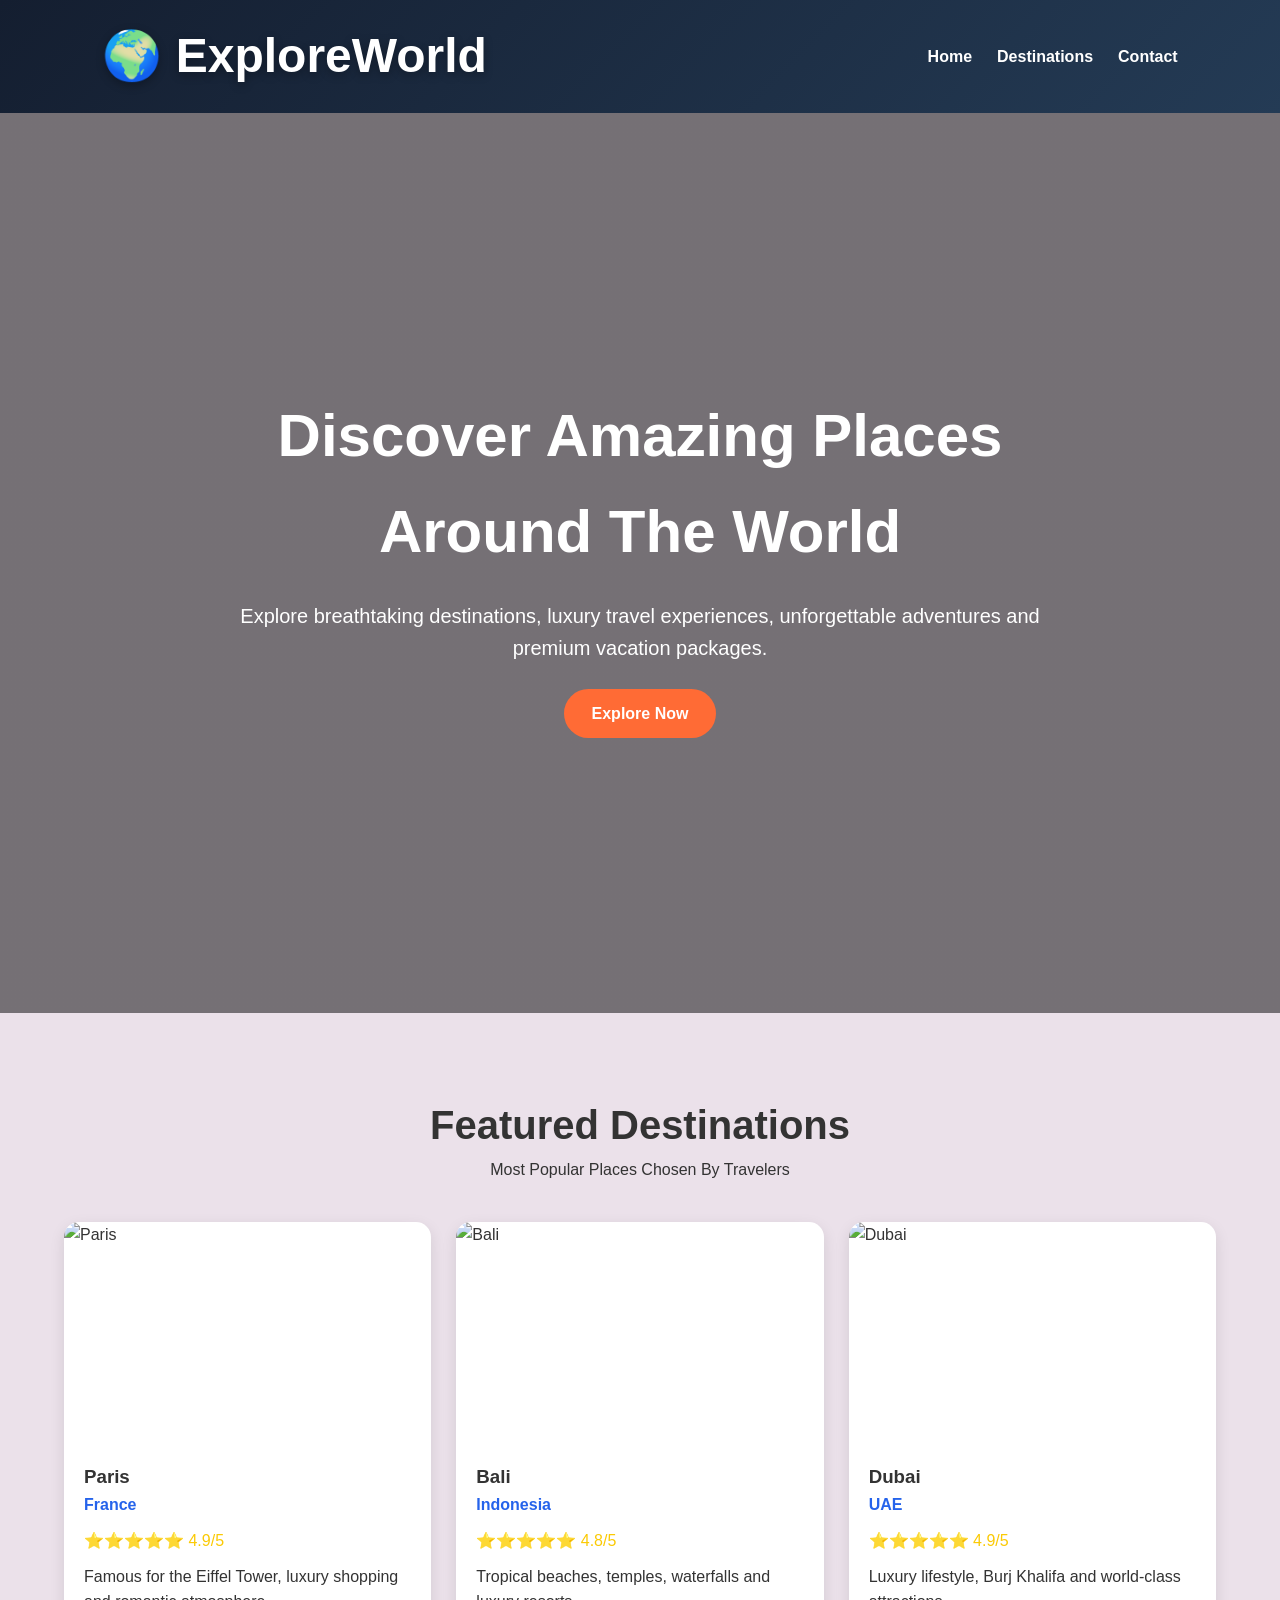
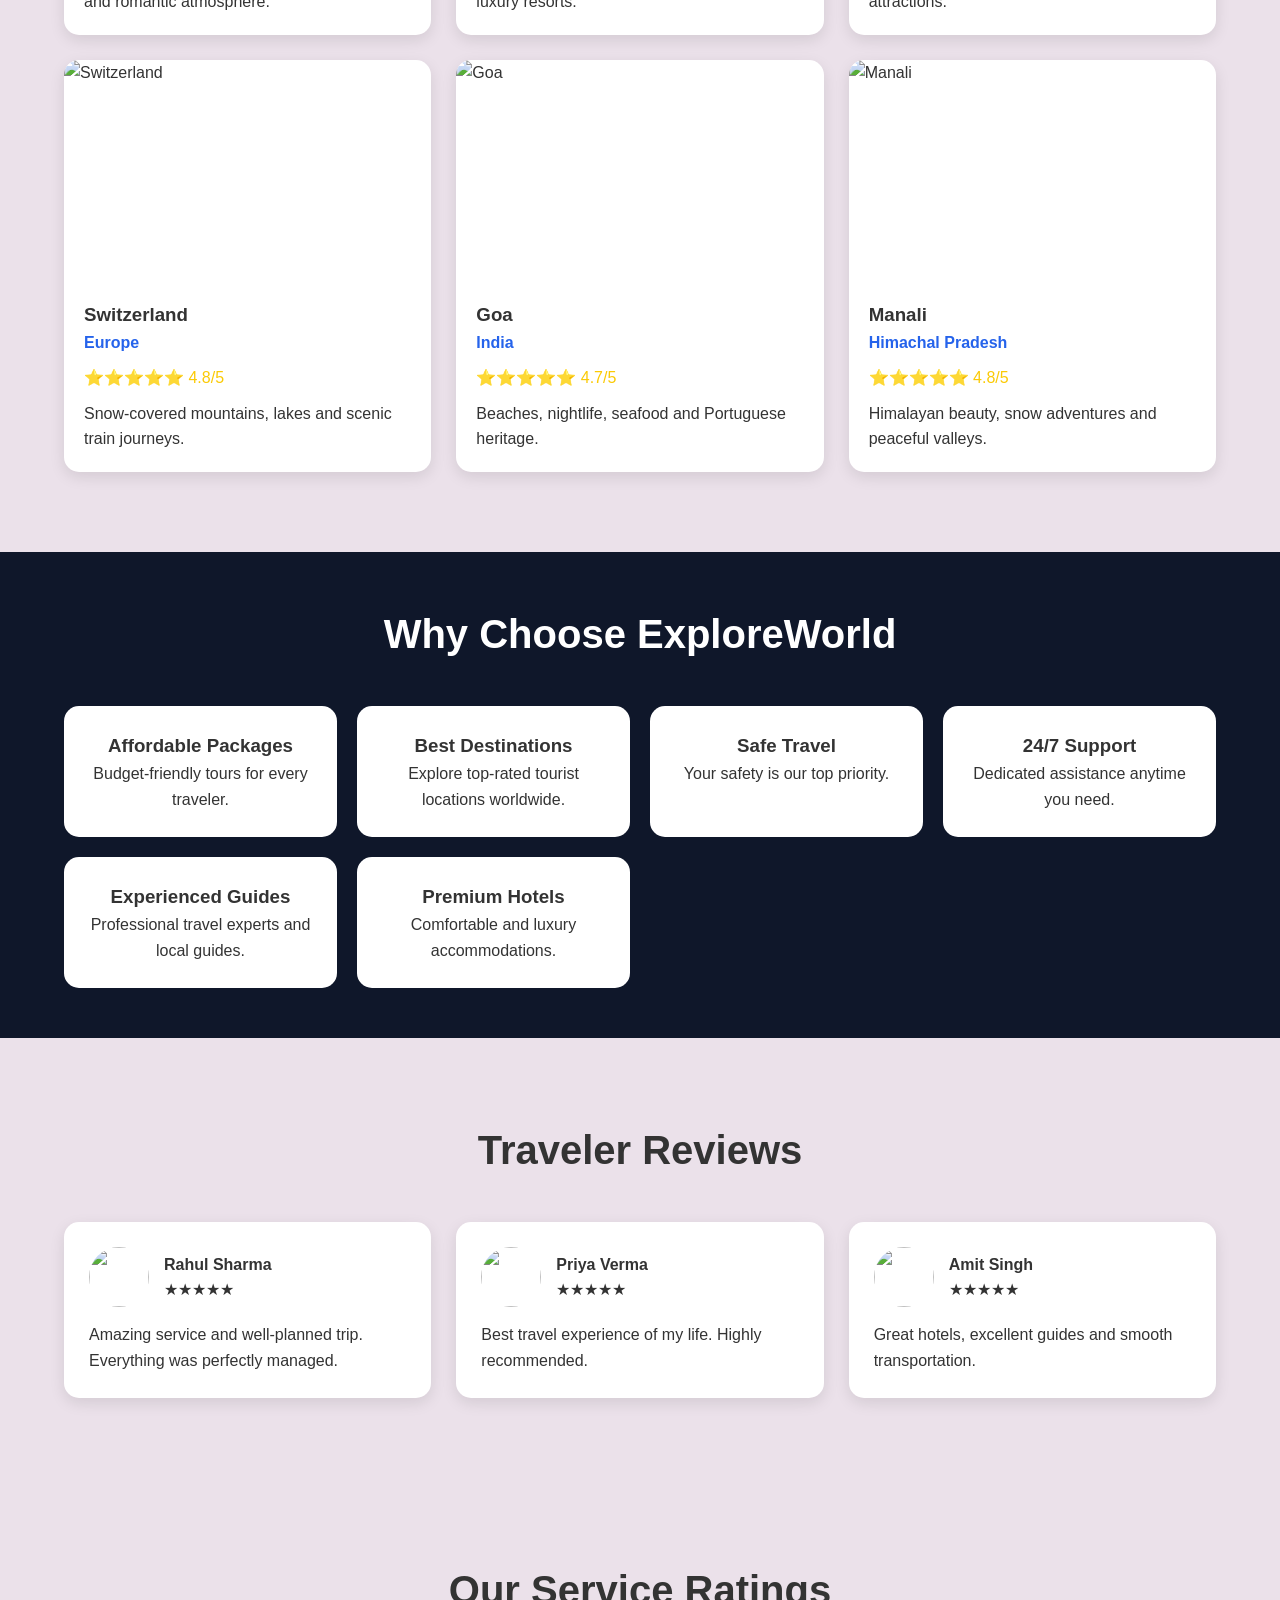
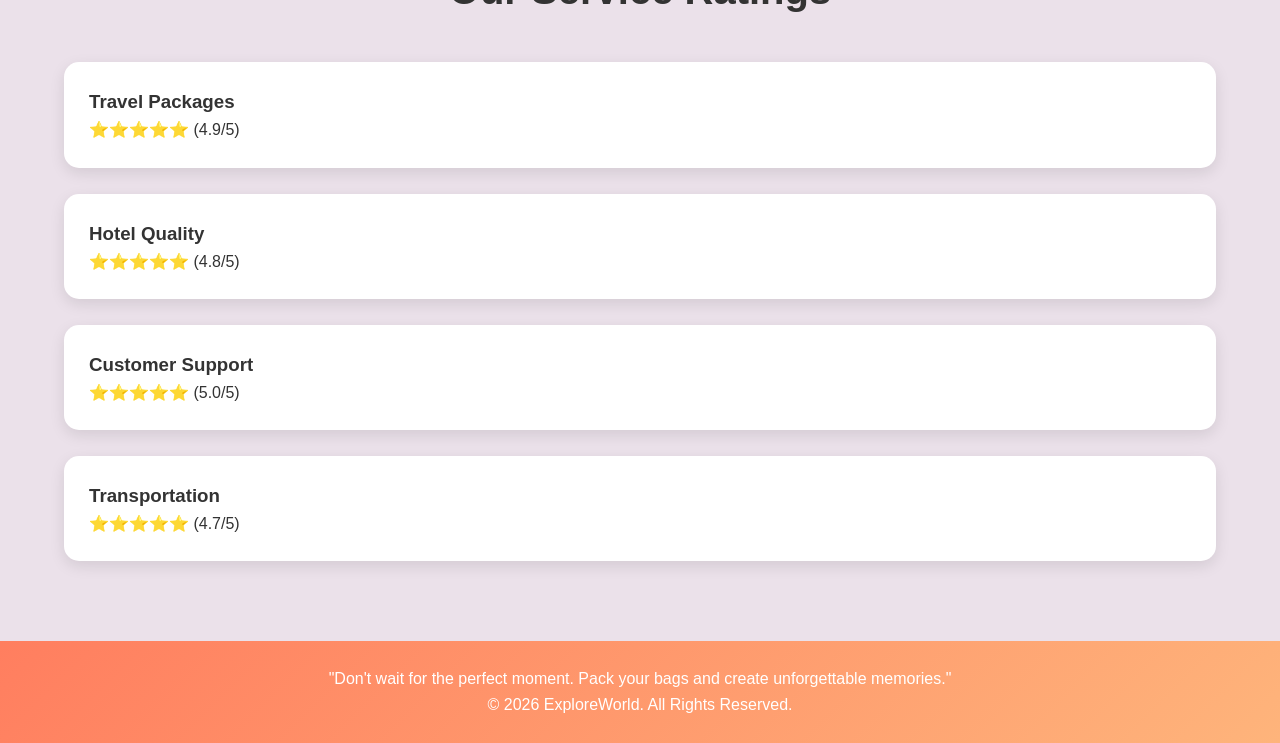
==== index.html @ 72b14e28 "first commit" ====
<!DOCTYPE html>
<html lang="en">
<head>
    <meta charset="UTF-8">
    <meta name="viewport" content="width=device-width, initial-scale=1.0">
    <title> 🌍 ExploreWorld | Travel The World</title>

    <link rel="stylesheet" href="styles/style.css">
</head>
<body>

<!-- =====================
     HEADER
====================== -->

<header>
    <nav class="navbar">
        <div class="logo"> 🌍 ExploreWorld</div>

        <ul class="nav-links">
            <li><a href="index.html">Home</a></li>
            <li><a href="destinations.html">Destinations</a></li>
            <li><a href="contact.html">Contact</a></li>
        </ul>
    </nav>
</header>

<!-- =====================
     HERO SECTION
====================== -->

<section class="hero">

    <div class="hero-content">

        <h1>
            Discover Amazing Places Around The World
        </h1>

        <p>
            Explore breathtaking destinations,
            luxury travel experiences,
            unforgettable adventures and
            premium vacation packages.
        </p>

        <a href="destinations.html" class="btn">
            Explore Now
        </a>

    </div>

</section>

<!-- =====================
     FEATURED DESTINATIONS
====================== -->

<section class="destinations">

    <div class="container">

        <div class="section-title">
            <h2>Featured Destinations</h2>
            <p>Most Popular Places Chosen By Travelers</p>
        </div>

        <div class="destination-grid">

            <!-- Paris -->

            <div class="card">

                <img src="https://images.unsplash.com/photo-1502602898657-3e91760cbb34" alt="Paris">

                <div class="card-content">

                    <h3>Paris</h3>

                    <p class="location">
                        France
                    </p>

                    <div class="rating">
                        ⭐⭐⭐⭐⭐ 4.9/5
                    </div>

                    <p>
                        Famous for the Eiffel Tower,
                        luxury shopping and romantic atmosphere.
                    </p>

                </div>

            </div>

            <!-- Bali -->

            <div class="card">

                <img src="https://images.unsplash.com/photo-1537996194471-e657df975ab4" alt="Bali">

                <div class="card-content">

                    <h3>Bali</h3>

                    <p class="location">
                        Indonesia
                    </p>

                    <div class="rating">
                        ⭐⭐⭐⭐⭐ 4.8/5
                    </div>

                    <p>
                        Tropical beaches, temples,
                        waterfalls and luxury resorts.
                    </p>

                </div>

            </div>

            <!-- Dubai -->

            <div class="card">

                <img src="https://images.unsplash.com/photo-1512453979798-5ea266f8880c" alt="Dubai">

                <div class="card-content">

                    <h3>Dubai</h3>

                    <p class="location">
                        UAE
                    </p>

                    <div class="rating">
                        ⭐⭐⭐⭐⭐ 4.9/5
                    </div>

                    <p>
                        Luxury lifestyle,
                        Burj Khalifa and world-class attractions.
                    </p>

                </div>

            </div>

            <!-- Switzerland -->

            <div class="card">

                <img src="https://images.unsplash.com/photo-1506744038136-46273834b3fb" alt="Switzerland">

                <div class="card-content">

                    <h3>Switzerland</h3>

                    <p class="location">
                        Europe
                    </p>

                    <div class="rating">
                        ⭐⭐⭐⭐⭐ 4.8/5
                    </div>

                    <p>
                        Snow-covered mountains,
                        lakes and scenic train journeys.
                    </p>

                </div>

            </div>

            <!-- Goa -->

            <div class="card">

                <img src="https://images.unsplash.com/photo-1518509562904-e7ef99cdcc86" alt="Goa">

                <div class="card-content">

                    <h3>Goa</h3>

                    <p class="location">
                        India
                    </p>

                    <div class="rating">
                        ⭐⭐⭐⭐⭐ 4.7/5
                    </div>

                    <p>
                        Beaches, nightlife,
                        seafood and Portuguese heritage.
                    </p>

                </div>

            </div>

            <!-- Manali -->

            <div class="card">

                <img src="https://images.unsplash.com/photo-1500530855697-b586d89ba3ee" alt="Manali">

                <div class="card-content">

                    <h3>Manali</h3>

                    <p class="location">
                        Himachal Pradesh
                    </p>

                    <div class="rating">
                        ⭐⭐⭐⭐⭐ 4.8/5
                    </div>

                    <p>
                        Himalayan beauty,
                        snow adventures and peaceful valleys.
                    </p>

                </div>

            </div>

        </div>

    </div>

</section>

<!-- =====================
     WHY CHOOSE US
====================== -->

<section class="why-us">

    <div class="container">

        <div class="section-title">
            <h2 style="color:white;">
                Why Choose ExploreWorld
            </h2>
        </div>

        <div class="glass-grid">

            <div class="glass-card">
                <h3>Affordable Packages</h3>
                <p>Budget-friendly tours for every traveler.</p>
            </div>

            <div class="glass-card">
                <h3>Best Destinations</h3>
                <p>Explore top-rated tourist locations worldwide.</p>
            </div>

            <div class="glass-card">
                <h3>Safe Travel</h3>
                <p>Your safety is our top priority.</p>
            </div>

            <div class="glass-card">
                <h3>24/7 Support</h3>
                <p>Dedicated assistance anytime you need.</p>
            </div>

            <div class="glass-card">
                <h3>Experienced Guides</h3>
                <p>Professional travel experts and local guides.</p>
            </div>

            <div class="glass-card">
                <h3>Premium Hotels</h3>
                <p>Comfortable and luxury accommodations.</p>
            </div>

        </div>

    </div>

</section>

<!-- =====================
     TESTIMONIALS
====================== -->

<section class="testimonials">

    <div class="container">

        <div class="section-title">
            <h2>Traveler Reviews</h2>
        </div>

        <div class="review-grid">

            <div class="review-card">

                <div class="review-top">
                    <img src="https://randomuser.me/api/portraits/men/32.jpg">
                    <div>
                        <h4>Rahul Sharma</h4>
                        <div class="stars">★★★★★</div>
                    </div>
                </div>

                <p>
                    Amazing service and well-planned trip.
                    Everything was perfectly managed.
                </p>

            </div>

            <div class="review-card">

                <div class="review-top">
                    <img src="https://randomuser.me/api/portraits/women/44.jpg">
                    <div>
                        <h4>Priya Verma</h4>
                        <div class="stars">★★★★★</div>
                    </div>
                </div>

                <p>
                    Best travel experience of my life.
                    Highly recommended.
                </p>

            </div>

            <div class="review-card">

                <div class="review-top">
                    <img src="https://randomuser.me/api/portraits/men/65.jpg">
                    <div>
                        <h4>Amit Singh</h4>
                        <div class="stars">★★★★★</div>
                    </div>
                </div>

                <p>
                    Great hotels, excellent guides and
                    smooth transportation.
                </p>

            </div>

        </div>

    </div>

</section>

<!-- =====================
     FACILITY RATINGS
====================== -->

<section class="ratings">


    <div class="container">

        <div class="section-title">
            <h2>Our Service Ratings</h2>
        </div>

        <div class="review-card">
            <h3>Travel Packages</h3>
            <p>⭐⭐⭐⭐⭐ (4.9/5)</p>
        </div>

        <br>

        <div class="review-card">
            <h3>Hotel Quality</h3>
            <p>⭐⭐⭐⭐⭐ (4.8/5)</p>
        </div>

        <br>

        <div class="review-card">
            <h3>Customer Support</h3>
            <p>⭐⭐⭐⭐⭐ (5.0/5)</p>
        </div>

        <br>

        <div class="review-card">
            <h3>Transportation</h3>
            <p>⭐⭐⭐⭐⭐ (4.7/5)</p>
        </div>

    </div>

</section>

    </div>

</section>

<!-- =====================
     FOOTER
====================== -->

<footer>
    <p>
       "Don't wait for the perfect moment.
        Pack your bags and create unforgettable memories."
    </p>
    <p>
        © 2026 ExploreWorld.
        All Rights Reserved.
    </p>
</footer>

</body>
</html>
---- styles/style.css ----
/* ======================
   GLOBAL RESET
====================== */

*{
    margin:0;
    padding:0;
    box-sizing:border-box;
}

body{
    font-family:Arial, sans-serif;
    background:#ebe1ea;
    color:#333;
    line-height:1.6;
}

.container{
    width:90%;
    max-width:1200px;
    margin:auto;
}

img{
    width:100%;
    display:block;
}

a{
    text-decoration:none;
}

/* ======================
   NAVBAR
====================== */

.navbar{
      background:linear-gradient(
        135deg,
        #141E30,
        #243B55
    );
    display:flex;
    justify-content:space-between;
    align-items:center;
    padding:18px 8%;
}

 
    .logo{
    font-size:3rem;
    font-weight:700;
    color:white;
    text-shadow:0 3px 10px rgba(0,0,0,0.3);
}


.nav-links{
    list-style:none;
    display:flex;
    gap:25px;
}

.nav-links a{
    color:white;
    font-weight:bold;
}

.nav-links a:hover{
    color:#38bdf8;
}

/* ======================
   HERO SECTION
====================== */

.hero{
    height:100vh;

    background:
     linear-gradient(
        rgba(0,0,0,0.5),
        rgba(0,0,0,0.5)
    ),
    url("https://images.unsplash.com/photo-1507525428034-b723cf961d3e");

     

    background-size:cover;
    background-position:center;

    display:flex;
    justify-content:center;
    align-items:center;
    text-align:center;

    color:white;
}

.hero-content{
    max-width:800px;
}

.hero h1{
    font-size:60px;
    margin-bottom:20px;
}

.hero p{
    font-size:20px;
    margin-bottom:25px;
}

.btn{
    display:inline-block;
    background:#ff6b35;
    color:white;
    padding:12px 28px;
    border-radius:30px;
    font-weight:bold;
}

.btn:hover{
    background:#e95823;
}

/* ======================
   SECTION TITLE
====================== */

.section-title{
    text-align:center;
    margin-bottom:40px;
}

.section-title h2{
    font-size:40px;
}

/* ======================
   DESTINATION CARDS
====================== */

.destinations{
    padding:80px 0;
    background:#ebe1ea;
}

.destination-grid{
    display:grid;
    grid-template-columns:repeat(auto-fit,minmax(300px,1fr));
    gap:25px;
}

.card{
    background:white;
    border-radius:15px;
    overflow:hidden;

    box-shadow:
    0 5px 15px rgba(0,0,0,0.1);

    transition:.3s;
}

.card:hover{
    transform:translateY(-8px);
}

.card img{
    height:220px;
    object-fit:cover;
}

.card-content{
    padding:20px;
}

.location{
    color:#2563eb;
    font-weight:bold;
}

.rating{
    color:rgb(251, 202, 5);
    margin:10px 0;
}

/* ======================
   WHY CHOOSE US
====================== */

.why-us{
    background:#0f172a;
    color:white;
    padding:50px 0;
}

.glass-grid{
    display:grid;
    grid-template-columns:
    repeat(auto-fit,minmax(250px,1fr));

    gap:20px;
}

.glass-card{
    background:white;
    color:#333;
    padding:25px;
    border-radius:15px;
    text-align:center;
}

/* ======================
   TESTIMONIALS
====================== */

.testimonials{
    padding:80px 0;
}

.review-grid{
    display:grid;
    grid-template-columns:
    repeat(auto-fit,minmax(300px,1fr));

    gap:25px;
}

.review-card{
    background:white;
    padding:25px;
    border-radius:15px;

    box-shadow:
    0 5px 15px rgba(0, 0, 0, 0.1);
}

.review-top{
    display:flex;
    align-items:center;
    gap:15px;
    margin-bottom:15px;
}

.review-top img{
    width:60px;
    height:60px;
    border-radius:50%;
}

/* ======================
   PROGRESS BAR
====================== */

.ratings{
    padding:80px 0;
}

 
/* ======================
   DESTINATION DETAIL
====================== */

.destination-detail{
    padding: 10px 0;
}

.banner img{
    height:450px;
    object-fit:cover;
    border-radius:15px;
}

.info-box{
    background:white;
    padding:30px;
    border-radius:15px;
    margin-top:20px;

    box-shadow:
    0 5px 15px rgba(0,0,0,0.1);
}

/* ======================
   TABLES
====================== */

.table-container{
    overflow-x:auto;
    margin-top:20px;
}

table{
    width:100%;
    border-collapse:collapse;
}

th{
    background:#646f86;
    color:white;
}

th,td{
    border:1px solid #ddd;
    padding:15px;
    text-align:center;
}

.premium{
    background:#b09cad;
    font-weight:bold;
}

/* ======================
   CONTACT PAGE
====================== */

.contact-section{
    padding:  10px 0;
    background:#ebe1ea;
}

.contact-grid{
    display:grid;
    grid-template-columns:
    repeat(auto-fit,minmax(350px,1fr));

    gap:30px;
}

.contact-info,
.contact-form{
    background:rgb(241, 183, 183);
    padding:30px;
    border-radius:15px;

    box-shadow:
    0 5px 15px rgba(0,0,0,0.1);
}

.contact-form input,
.contact-form select,
.contact-form textarea{
    width:100%;
    padding:12px;
    margin-top:8px;
    margin-bottom:15px;

    border:1px solid #ccc;
    border-radius:10px;
}

/* ======================
   FAQ
====================== */

.faq{
    padding:80px 0;
    background:#ebe1ea;
}

details{
    background:white;
    padding:20px;
    margin-bottom:15px;
    border-radius:10px;
}

/* ======================
   NEWSLETTER
====================== */

.newsletter{
    background:#eabae1;
    color:rgb(17, 16, 16);
    text-align:center;
    padding:70px 0;
}

.newsletter form{
    display:flex;
    justify-content:center;
    gap:10px;
    margin-top:20px;
}

.newsletter input{
    padding:12px;
    width:300px;
}

.newsletter button{
    padding:12px 25px;
    border:none;
    background:rgb(251, 250, 250);
    font-weight:bold;
    cursor:pointer;
}

/* ======================
   MAP
====================== */

.map{
    padding:80px 0;
     background:#ebe1ea;
}

.map-box{
    height:350px;
    background:#cbd5e1;
    border-radius:15px;

    display:flex;
    justify-content:center;
    align-items:center;

    font-size:24px;
    font-weight:bolder;
}

/* ======================
   FOOTER
====================== */

footer{
    background:linear-gradient(
        135deg,
        #ff7e5f,
        #feb47b
    );
    color:white;
    text-align:center;
    padding:25px;
}


 /* ======================
   offer box
====================== */


    .offer-box{
    background:linear-gradient(135deg,#ff9966,#ff5e62);
    color:white;
    padding:30px;
    border-radius:15px;
    margin-bottom:30px;
    text-align:center;
    box-shadow:0 5px 15px rgba(0,0,0,0.2);
}

.offer-box h2{
    margin-bottom:15px;
}

.offer-box p{
    margin-bottom:15px;
}

/* ======================
   RESPONSIVE
====================== */

@media(max-width:768px){

    .navbar{
        flex-direction:column;
        gap:15px;
    }

    .nav-links{
        flex-wrap:wrap;
        justify-content:center;
    }

    .hero h1{
        font-size:38px;
    }

    .hero p{
        font-size:16px;
    }

    .newsletter form{
        flex-direction:column;
        align-items:center;
    }
    
}
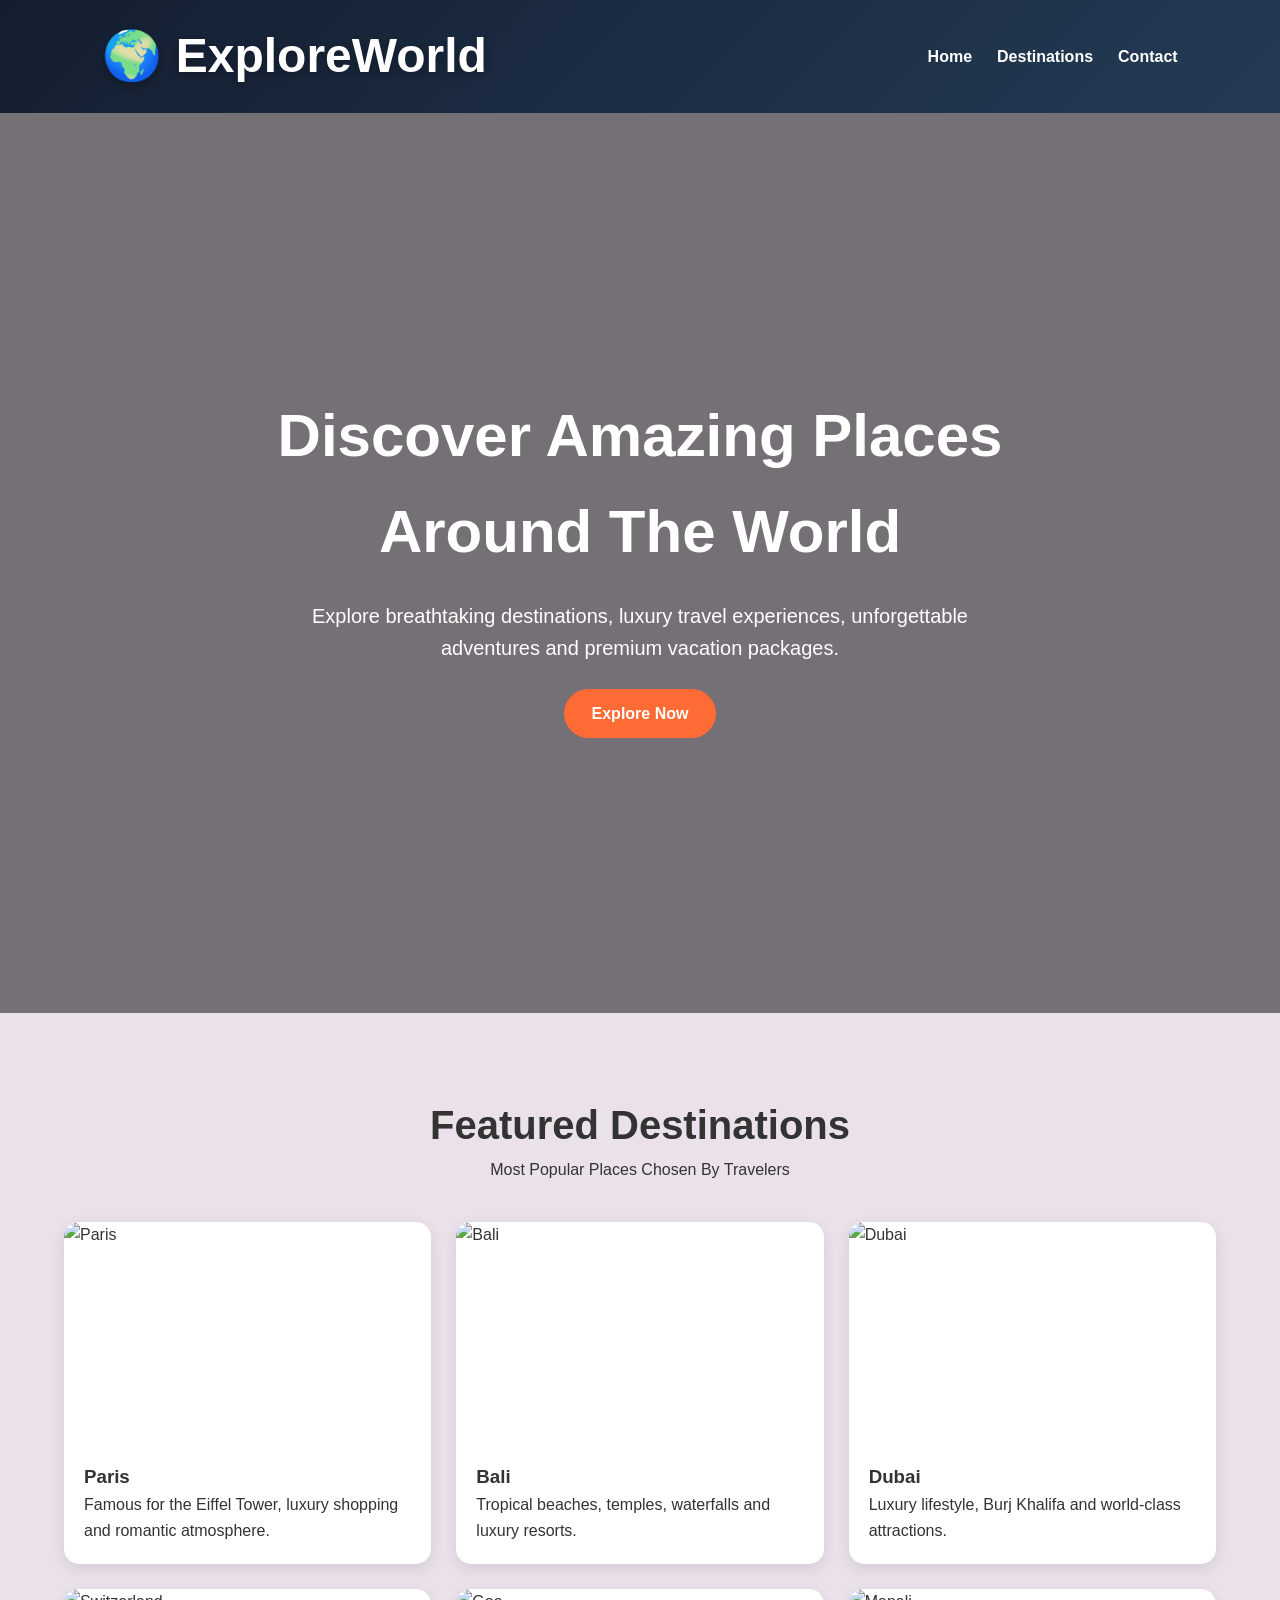
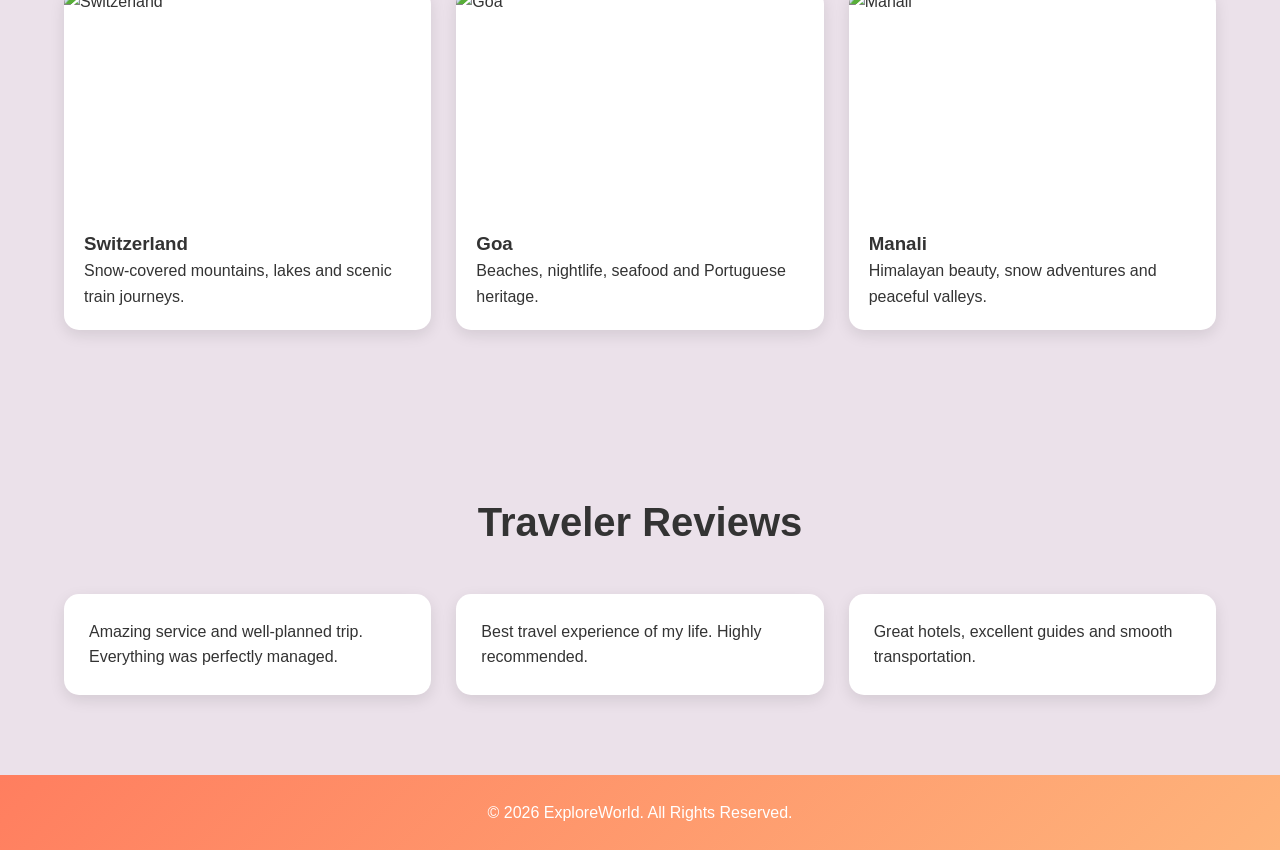
==== commit 8dd93ff3: "Update explore world website" ====
--- a/index.html
+++ b/index.html
@@ -76,15 +76,7 @@
                 <div class="card-content">
 
                     <h3>Paris</h3>
-
-                    <p class="location">
-                        France
-                    </p>
-
-                    <div class="rating">
-                        ⭐⭐⭐⭐⭐ 4.9/5
-                    </div>
-
+ 
                     <p>
                         Famous for the Eiffel Tower,
                         luxury shopping and romantic atmosphere.
@@ -103,14 +95,7 @@
                 <div class="card-content">
 
                     <h3>Bali</h3>
-
-                    <p class="location">
-                        Indonesia
-                    </p>
-
-                    <div class="rating">
-                        ⭐⭐⭐⭐⭐ 4.8/5
-                    </div>
+ 
 
                     <p>
                         Tropical beaches, temples,
@@ -131,13 +116,7 @@
 
                     <h3>Dubai</h3>
 
-                    <p class="location">
-                        UAE
-                    </p>
-
-                    <div class="rating">
-                        ⭐⭐⭐⭐⭐ 4.9/5
-                    </div>
+                   
 
                     <p>
                         Luxury lifestyle,
@@ -158,13 +137,7 @@
 
                     <h3>Switzerland</h3>
 
-                    <p class="location">
-                        Europe
-                    </p>
-
-                    <div class="rating">
-                        ⭐⭐⭐⭐⭐ 4.8/5
-                    </div>
+                    
 
                     <p>
                         Snow-covered mountains,
@@ -185,13 +158,7 @@
 
                     <h3>Goa</h3>
 
-                    <p class="location">
-                        India
-                    </p>
-
-                    <div class="rating">
-                        ⭐⭐⭐⭐⭐ 4.7/5
-                    </div>
+                   
 
                     <p>
                         Beaches, nightlife,
@@ -212,14 +179,7 @@
 
                     <h3>Manali</h3>
 
-                    <p class="location">
-                        Himachal Pradesh
-                    </p>
-
-                    <div class="rating">
-                        ⭐⭐⭐⭐⭐ 4.8/5
-                    </div>
-
+                     
                     <p>
                         Himalayan beauty,
                         snow adventures and peaceful valleys.
@@ -236,58 +196,6 @@
 </section>
 
 <!-- =====================
-     WHY CHOOSE US
-====================== -->
-
-<section class="why-us">
-
-    <div class="container">
-
-        <div class="section-title">
-            <h2 style="color:white;">
-                Why Choose ExploreWorld
-            </h2>
-        </div>
-
-        <div class="glass-grid">
-
-            <div class="glass-card">
-                <h3>Affordable Packages</h3>
-                <p>Budget-friendly tours for every traveler.</p>
-            </div>
-
-            <div class="glass-card">
-                <h3>Best Destinations</h3>
-                <p>Explore top-rated tourist locations worldwide.</p>
-            </div>
-
-            <div class="glass-card">
-                <h3>Safe Travel</h3>
-                <p>Your safety is our top priority.</p>
-            </div>
-
-            <div class="glass-card">
-                <h3>24/7 Support</h3>
-                <p>Dedicated assistance anytime you need.</p>
-            </div>
-
-            <div class="glass-card">
-                <h3>Experienced Guides</h3>
-                <p>Professional travel experts and local guides.</p>
-            </div>
-
-            <div class="glass-card">
-                <h3>Premium Hotels</h3>
-                <p>Comfortable and luxury accommodations.</p>
-            </div>
-
-        </div>
-
-    </div>
-
-</section>
-
-<!-- =====================
      TESTIMONIALS
 ====================== -->
 
@@ -302,14 +210,6 @@
         <div class="review-grid">
 
             <div class="review-card">
-
-                <div class="review-top">
-                    <img src="https://randomuser.me/api/portraits/men/32.jpg">
-                    <div>
-                        <h4>Rahul Sharma</h4>
-                        <div class="stars">★★★★★</div>
-                    </div>
-                </div>
 
                 <p>
                     Amazing service and well-planned trip.
@@ -320,13 +220,7 @@
 
             <div class="review-card">
 
-                <div class="review-top">
-                    <img src="https://randomuser.me/api/portraits/women/44.jpg">
-                    <div>
-                        <h4>Priya Verma</h4>
-                        <div class="stars">★★★★★</div>
-                    </div>
-                </div>
+                
 
                 <p>
                     Best travel experience of my life.
@@ -337,14 +231,6 @@
 
             <div class="review-card">
 
-                <div class="review-top">
-                    <img src="https://randomuser.me/api/portraits/men/65.jpg">
-                    <div>
-                        <h4>Amit Singh</h4>
-                        <div class="stars">★★★★★</div>
-                    </div>
-                </div>
-
                 <p>
                     Great hotels, excellent guides and
                     smooth transportation.
@@ -358,62 +244,13 @@
 
 </section>
 
-<!-- =====================
-     FACILITY RATINGS
-====================== -->
-
-<section class="ratings">
-
-
-    <div class="container">
-
-        <div class="section-title">
-            <h2>Our Service Ratings</h2>
-        </div>
-
-        <div class="review-card">
-            <h3>Travel Packages</h3>
-            <p>⭐⭐⭐⭐⭐ (4.9/5)</p>
-        </div>
-
-        <br>
-
-        <div class="review-card">
-            <h3>Hotel Quality</h3>
-            <p>⭐⭐⭐⭐⭐ (4.8/5)</p>
-        </div>
-
-        <br>
-
-        <div class="review-card">
-            <h3>Customer Support</h3>
-            <p>⭐⭐⭐⭐⭐ (5.0/5)</p>
-        </div>
-
-        <br>
-
-        <div class="review-card">
-            <h3>Transportation</h3>
-            <p>⭐⭐⭐⭐⭐ (4.7/5)</p>
-        </div>
-
-    </div>
-
-</section>
-
-    </div>
-
-</section>
+ 
 
 <!-- =====================
      FOOTER
 ====================== -->
 
 <footer>
-    <p>
-       "Don't wait for the perfect moment.
-        Pack your bags and create unforgettable memories."
-    </p>
     <p>
         © 2026 ExploreWorld.
         All Rights Reserved.
--- a/styles/style.css
+++ b/styles/style.css
@@ -1,7 +1,3 @@
- /* ======================
-   GLOBAL RESET
-====================== */
-
 *{
     margin:0;
     padding:0;
@@ -35,7 +31,7 @@
 ====================== */
 
 .navbar{
-      background:linear-gradient(
+    background:linear-gradient(
         135deg,
         #141E30,
         #243B55
@@ -46,14 +42,12 @@
     padding:18px 8%;
 }
 
- 
-    .logo{
+.logo{
     font-size:3rem;
     font-weight:700;
     color:white;
     text-shadow:0 3px 10px rgba(0,0,0,0.3);
 }
-
 
 .nav-links{
     list-style:none;
@@ -75,17 +69,15 @@
 ====================== */
 
 .hero{
-    height:100vh;
+    min-height:100vh;
 
     background:
-     linear-gradient(
+    linear-gradient(
         rgba(0,0,0,0.5),
         rgba(0,0,0,0.5)
     ),
     url("https://images.unsplash.com/photo-1507525428034-b723cf961d3e");
 
-     
-
     background-size:cover;
     background-position:center;
 
@@ -99,6 +91,7 @@
 
 .hero-content{
     max-width:800px;
+    padding:20px;
 }
 
 .hero h1{
@@ -111,6 +104,10 @@
     margin-bottom:25px;
 }
 
+/* ======================
+   BUTTON
+====================== */
+
 .btn{
     display:inline-block;
     background:#ff6b35;
@@ -118,6 +115,7 @@
     padding:12px 28px;
     border-radius:30px;
     font-weight:bold;
+    transition:0.3s;
 }
 
 .btn:hover{
@@ -148,7 +146,8 @@
 
 .destination-grid{
     display:grid;
-    grid-template-columns:repeat(auto-fit,minmax(300px,1fr));
+    grid-template-columns:
+    repeat(auto-fit,minmax(300px,1fr));
     gap:25px;
 }
 
@@ -176,42 +175,6 @@
     padding:20px;
 }
 
-.location{
-    color:#2563eb;
-    font-weight:bold;
-}
-
-.rating{
-    color:rgb(251, 202, 5);
-    margin:10px 0;
-}
-
-/* ======================
-   WHY CHOOSE US
-====================== */
-
-.why-us{
-    background:#0f172a;
-    color:white;
-    padding:50px 0;
-}
-
-.glass-grid{
-    display:grid;
-    grid-template-columns:
-    repeat(auto-fit,minmax(250px,1fr));
-
-    gap:20px;
-}
-
-.glass-card{
-    background:white;
-    color:#333;
-    padding:25px;
-    border-radius:15px;
-    text-align:center;
-}
-
 /* ======================
    TESTIMONIALS
 ====================== */
@@ -234,58 +197,16 @@
     border-radius:15px;
 
     box-shadow:
-    0 5px 15px rgba(0, 0, 0, 0.1);
-}
-
-.review-top{
-    display:flex;
-    align-items:center;
-    gap:15px;
-    margin-bottom:15px;
-}
-
-.review-top img{
-    width:60px;
-    height:60px;
-    border-radius:50%;
-}
-
-/* ======================
-   PROGRESS BAR
-====================== */
-
-.ratings{
-    padding:80px 0;
-}
-
- 
-/* ======================
-   DESTINATION DETAIL
+    0 5px 15px rgba(0,0,0,0.1);
+}
+
+/* ======================
+   TABLE
 ====================== */
 
 .destination-detail{
-    padding: 10px 0;
-}
-
-.banner img{
-    height:450px;
-    object-fit:cover;
-    border-radius:15px;
-}
-
-.info-box{
-    background:white;
-    padding:30px;
-    border-radius:15px;
-    margin-top:20px;
-
-    box-shadow:
-    0 5px 15px rgba(0,0,0,0.1);
-}
-
-/* ======================
-   TABLES
-====================== */
+    padding:40px 0;
+}
 
 .table-container{
     overflow-x:auto;
@@ -302,7 +223,8 @@
     color:white;
 }
 
-th,td{
+th,
+td{
     border:1px solid #ddd;
     padding:15px;
     text-align:center;
@@ -318,20 +240,14 @@
 ====================== */
 
 .contact-section{
-    padding:  10px 0;
+    padding:80px 20PX;
     background:#ebe1ea;
 }
 
-.contact-grid{
-    display:grid;
-    grid-template-columns:
-    repeat(auto-fit,minmax(350px,1fr));
-
-    gap:30px;
-}
-
-.contact-info,
 .contact-form{
+    max-width:700px;
+    margin:auto;
+
     background:rgb(241, 183, 183);
     padding:30px;
     border-radius:15px;
@@ -368,57 +284,9 @@
     border-radius:10px;
 }
 
-/* ======================
-   NEWSLETTER
-====================== */
-
-.newsletter{
-    background:#eabae1;
-    color:rgb(17, 16, 16);
-    text-align:center;
-    padding:70px 0;
-}
-
-.newsletter form{
-    display:flex;
-    justify-content:center;
-    gap:10px;
-    margin-top:20px;
-}
-
-.newsletter input{
-    padding:12px;
-    width:300px;
-}
-
-.newsletter button{
-    padding:12px 25px;
-    border:none;
-    background:rgb(251, 250, 250);
+summary{
+    cursor:pointer;
     font-weight:bold;
-    cursor:pointer;
-}
-
-/* ======================
-   MAP
-====================== */
-
-.map{
-    padding:80px 0;
-     background:#ebe1ea;
-}
-
-.map-box{
-    height:350px;
-    background:#cbd5e1;
-    border-radius:15px;
-
-    display:flex;
-    justify-content:center;
-    align-items:center;
-
-    font-size:24px;
-    font-weight:bolder;
 }
 
 /* ======================
@@ -436,30 +304,6 @@
     padding:25px;
 }
 
-
- /* ======================
-   offer box
-====================== */
-
-
-    .offer-box{
-    background:linear-gradient(135deg,#ff9966,#ff5e62);
-    color:white;
-    padding:30px;
-    border-radius:15px;
-    margin-bottom:30px;
-    text-align:center;
-    box-shadow:0 5px 15px rgba(0,0,0,0.2);
-}
-
-.offer-box h2{
-    margin-bottom:15px;
-}
-
-.offer-box p{
-    margin-bottom:15px;
-}
-
 /* ======================
    RESPONSIVE
 ====================== */
@@ -484,9 +328,12 @@
         font-size:16px;
     }
 
-    .newsletter form{
-        flex-direction:column;
-        align-items:center;
-    }
-    
-}
+    .logo{
+        font-size:2rem;
+    }
+
+    .section-title h2{
+        font-size:30px;
+    }
+}
+
